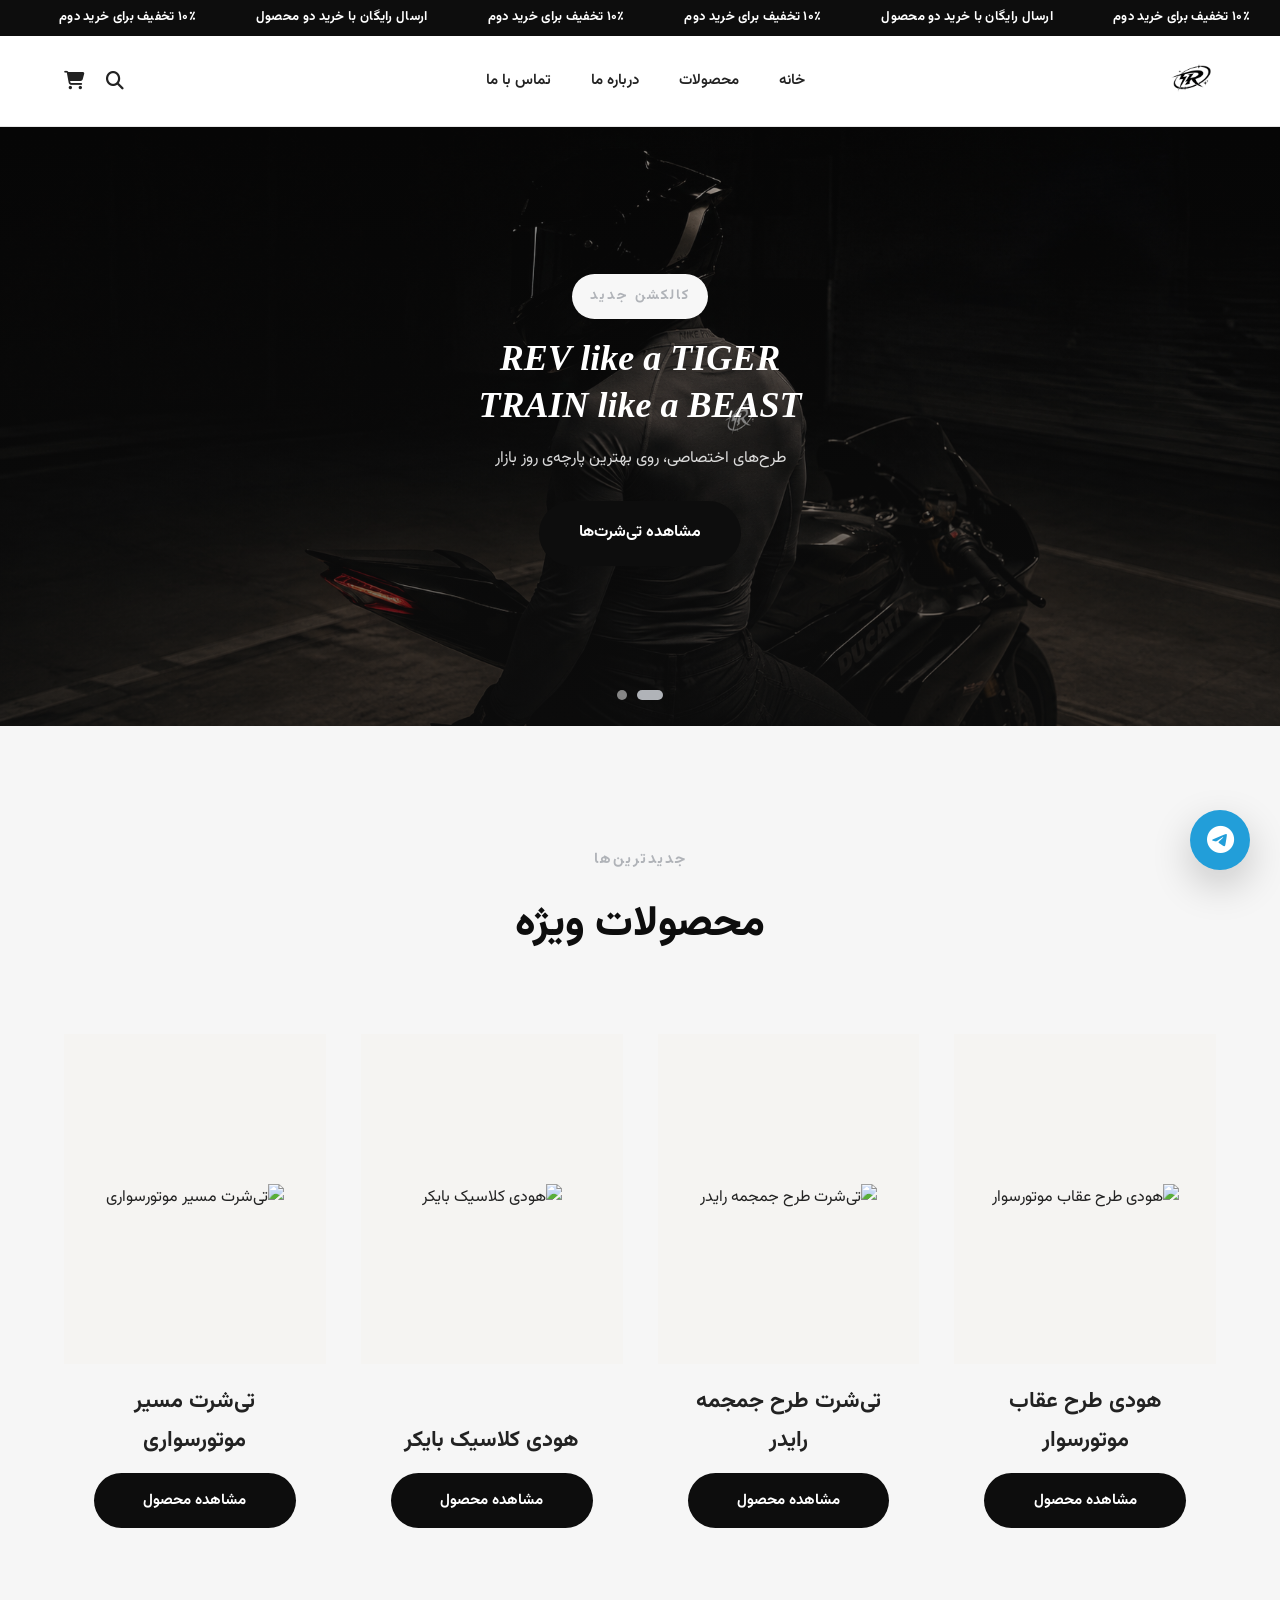
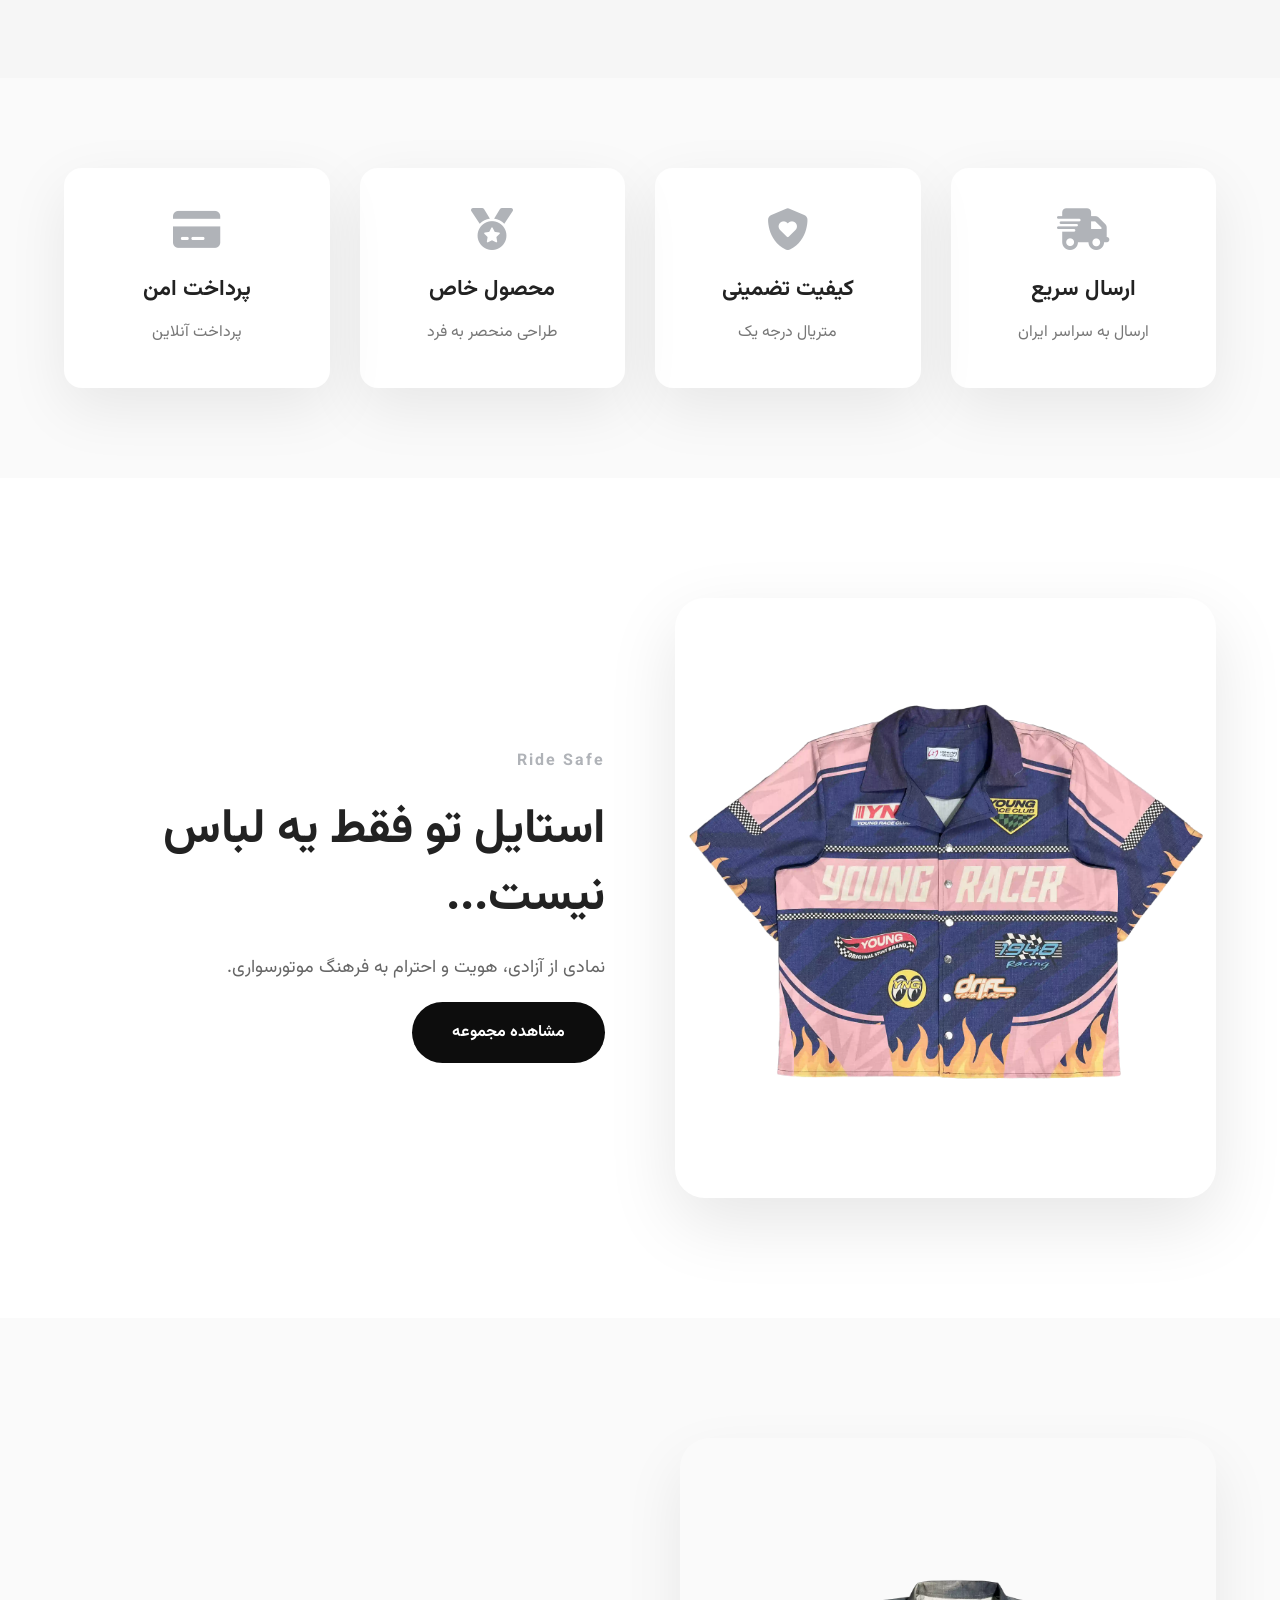
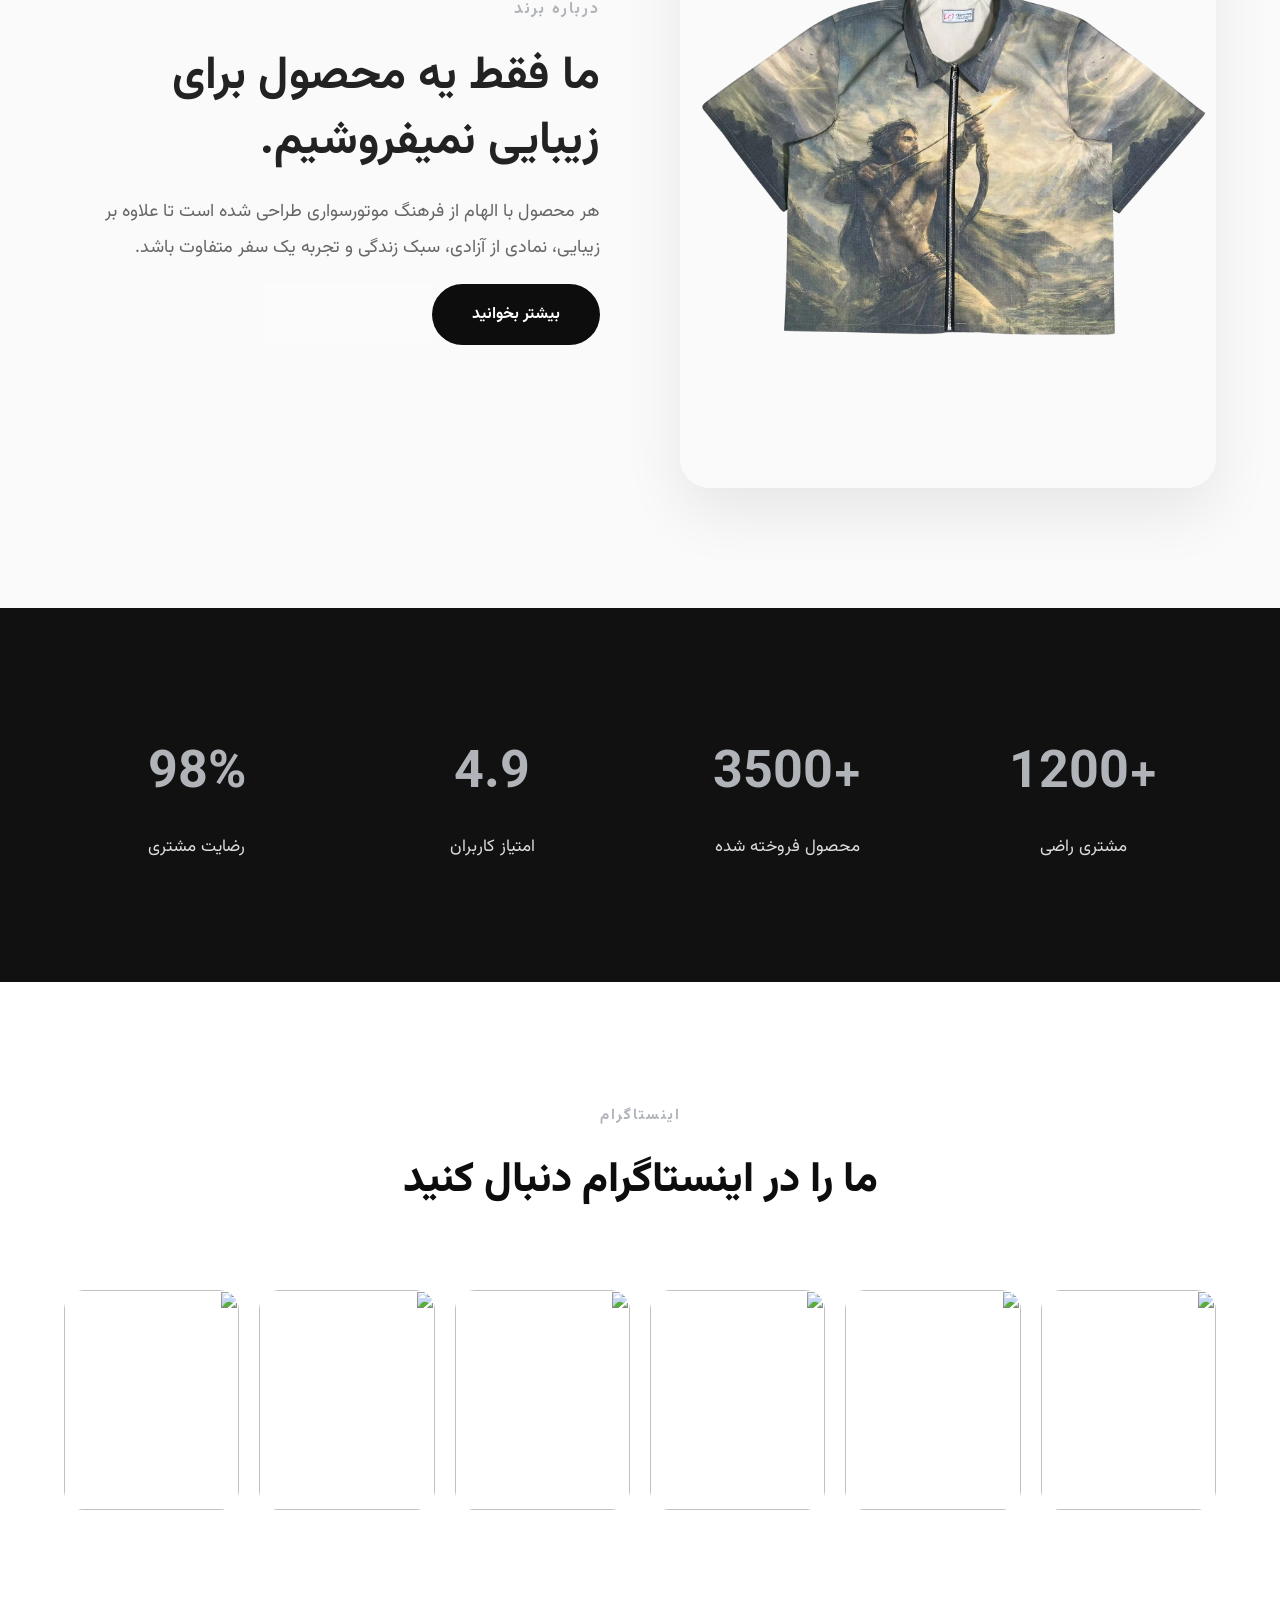
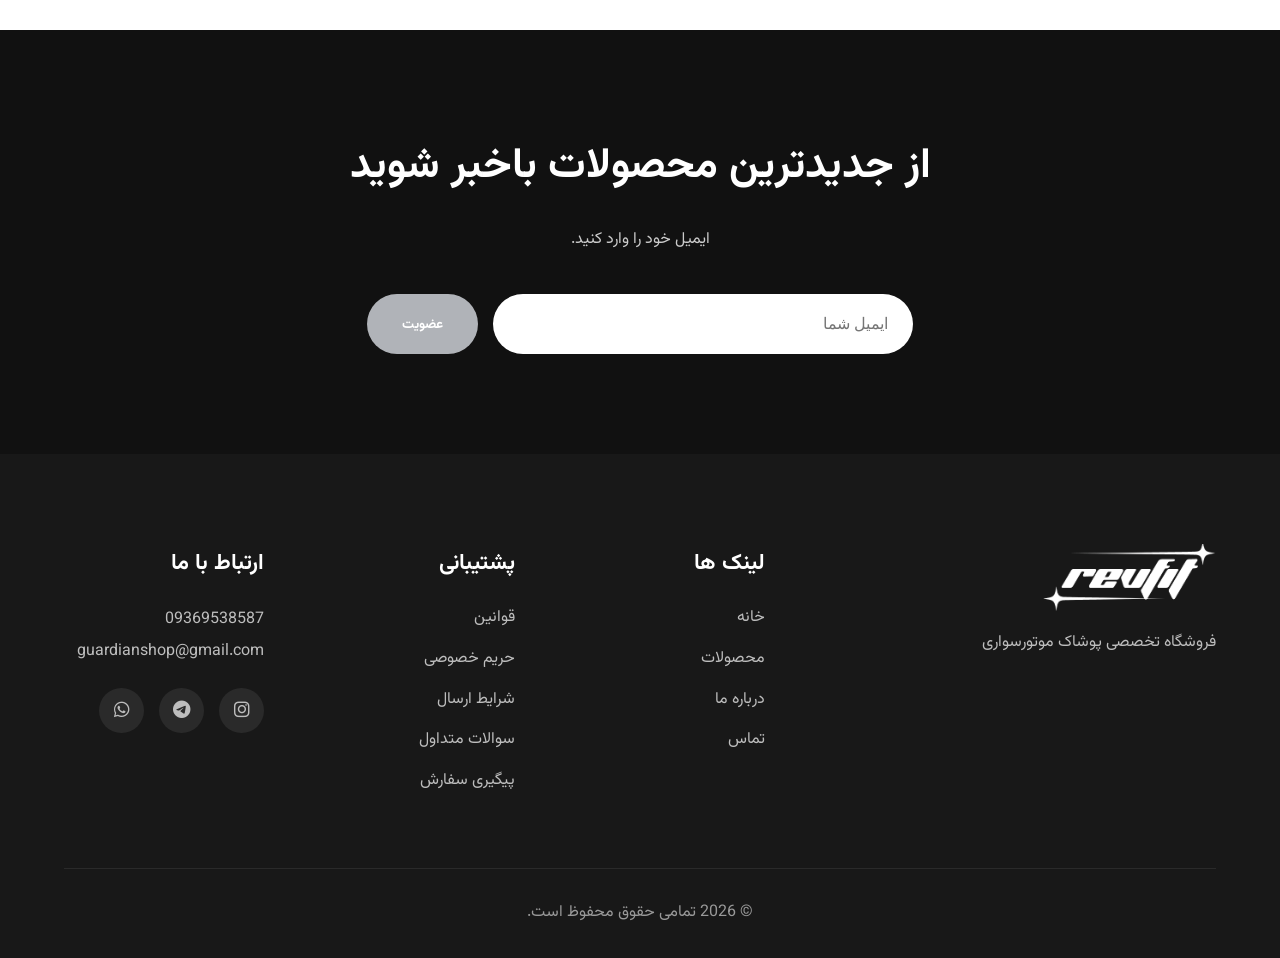
==== html/index.html @ 404ba30d "first commit" ====
<!DOCTYPE html>
<html lang="fa" dir="rtl">

<head>

    <meta charset="UTF-8">

    <meta http-equiv="X-UA-Compatible" content="IE=edge">

    <meta name="viewport" content="width=device-width, initial-scale=1.0">

    <title>RevFit</title>

    <link rel="icon" type="image/png" href="../images//logo1_transparent.png">


    <link rel="stylesheet" href="../css/style.css">

    <link
        href="https://fonts.googleapis.com/css2?family=Vazirmatn:wght@300;400;500;600;700;800&display=swap"
        rel="stylesheet">

    <link
        rel="stylesheet"
        href="https://cdnjs.cloudflare.com/ajax/libs/font-awesome/6.7.2/css/all.min.css">

</head>

<body>

<!--=========================================
                PAGE LOADER
==========================================-->

<div class="page-loader" id="pageLoader">

    <div class="loader-spinner"></div>

</div>

<!--=========================================
                MARQUEE BANNER
==========================================-->

<div class="marquee-banner">

    <div class="marquee-track">

        <div class="marquee-group">

            <span>۱۰٪ تخفیف برای خرید دوم</span>

            <span>ارسال رایگان با خرید دو محصول</span>

            <span>۱۰٪ تخفیف برای خرید دوم</span>

        </div>

        <div class="marquee-group" aria-hidden="true">

            <span>۱۰٪ تخفیف برای خرید دوم</span>

            <span>ارسال رایگان با خرید دو محصول</span>

            <span>۱۰٪ تخفیف برای خرید دوم</span>

        </div>

    </div>

</div>


<!--=========================================
                HEADER
==========================================-->

<header class="with-marquee">

<div class="container">

<nav>

<div class="logo">

<!--
Logo

Preferred : SVG

Size :
300 × 80

Path :

images/logo.svg
-->

<a href="index.html"><img src="../images//logo1_transparent.png" alt="Logo"></a>

</div>

<ul class="nav-links">

<li class="mobile-menu-header">

<button class="mobile-menu-close" id="mobileMenuClose"><i class="fa-solid fa-xmark"></i></button>

</li>

<li class="mobile-menu-search-row" id="mobileMenuSearchTrigger">

<i class="fa-solid fa-magnifying-glass"></i> جستجوی محصول...

</li>

<li><a href="index.html">خانه</a></li>

<li><a href="products.html">محصولات</a></li>


<li><a href="about.html">درباره ما</a></li>

<li><a href="contact.html">تماس با ما</a></li>


<li class="mobile-menu-link"><a href="cart.html"><i class="fa-solid fa-cart-shopping"></i> سبد خرید <span class="cart-count mobile-cart-count">0</span></a></li>

</ul>

<div class="nav-icons">

<a href="#" class="search-trigger" id="searchTrigger"><i class="fa-solid fa-magnifying-glass"></i></a>


<a href="cart.html" class="cart-icon-link"><i class="fa-solid fa-cart-shopping"></i><span class="cart-count" id="cartCount">0</span></a>

</div>

<div class="menu-btn">

<i class="fa-solid fa-bars"></i>

</div>

</nav>

</div>

</header>

<!--=========================================
                HERO SLIDER
==========================================-->

<section class="hero-slider">

    <div class="slider-slide active" style="background-image:url('../images//slider2\ \(2\).png');">

        <div class="slider-overlay"></div>

        <div class="slider-content">

            <span class="mini-title">کالکشن جدید</span>

            <h1 class="slogan-en">REV like a TIGER <br>TRAIN like a BEAST</h1>

            <p>طرح‌های اختصاصی، روی بهترین پارچه‌ی روز بازار</p>

            <a href="products.html?search=تی‌شرت" class="btn">مشاهده تی‌شرت‌ها</a>

        </div>

    </div>

    <div class="slider-slide" style="background-image:url('../images//slider2.png');">

        <div class="slider-overlay"></div>

        <div class="slider-content">

            <span class="mini-title">کالکشن جدید</span>

            <h1>تانک‌تاپ‌های موتورسواری</h1>

            <p>سبک، خنک، مناسب روزهای گرم جاده</p>

            <a href="products.html?search=تانک‌تاپ" class="btn">مشاهده تانک‌تاپ‌ها</a>

        </div>

    </div>

    <div class="slider-dots">

        <button class="slider-dot active" data-slide="0" aria-label="اسلاید ۱"></button>

        <button class="slider-dot" data-slide="1" aria-label="اسلاید ۲"></button>

    </div>

</section>

<!--=========================================
        FEATURED PRODUCTS (داینامیک)
==========================================-->

<section class="products">

    <div class="container">

        <div class="section-title">

            <span>جدیدترین‌ها</span>

            <h2>محصولات ویژه</h2>

        </div>

        <div class="products-grid" id="featuredProductsGrid">

            <!-- Injected dynamically by home.js: 4 تای آخرین محصول اضافه‌شده -->

        </div>

    </div>

</section>

<!--=========================================
            FEATURES
==========================================-->

<section class="features">

<div class="container">

<div class="feature">

<i class="fa-solid fa-truck-fast"></i>

<h3>

ارسال سریع

</h3>

<p>

ارسال به سراسر ایران

</p>

</div>

<div class="feature">

<i class="fa-solid fa-shield-heart"></i>

<h3>

کیفیت تضمینی

</h3>

<p>

متریال درجه یک

</p>

</div>

<div class="feature">

<i class="fa-solid fa-medal"></i>

<h3>

محصول خاص

</h3>

<p>

طراحی منحصر به فرد

</p>

</div>

<div class="feature">

<i class="fa-solid fa-credit-card"></i>

<h3>

پرداخت امن

</h3>

<p>

پرداخت آنلاین

</p>

</div>

</div>

</section>

<!--
قسمت دوم از اینجا شروع خواهد شد
-->


<!--=========================================
            BANNER
==========================================-->

<section class="banner">

    <div class="container">

        <div class="banner-content">

            <div class="banner-image">

                <!--

                Banner

                Size :

                1920 × 800 px

                Path :

                images/banner.jpg

                -->

                <img src="../images//3.webp" alt="">

            </div>

            <div class="banner-text">

                <span>

                    Ride Safe

                </span>

                <h2>

                    استایل تو فقط یه لباس نیست...

                </h2>

                <p>

                    نمادی از آزادی، هویت و احترام به فرهنگ موتورسواری.

                </p>

                <a href="products.html" class="btn">

                    مشاهده مجموعه

                </a>

            </div>

        </div>

    </div>

</section>
<!--=========================================
                ABOUT
==========================================-->

<section class="about">

    <div class="container">

        <div class="about-image">

            <!--

            About Image

            Size :

            700 × 700 px

            Path :

            images/about.jpg

            -->

            <img src="../images//2.webp" alt="">

        </div>

        <div class="about-content">

            <span>

                درباره برند

            </span>

            <h2>

                ما فقط یه محصول برای زیبایی نمیفروشیم.

            </h2>

            <p>

                هر محصول با الهام از فرهنگ موتورسواری طراحی شده است تا علاوه بر زیبایی،
                نمادی از آزادی، سبک زندگی و تجربه یک سفر متفاوت باشد.

            </p>

            <a href="about.html" class="btn">

                بیشتر بخوانید

            </a>

        </div>

    </div>

</section>


<!--=========================================
                COUNTER
==========================================-->

<section class="counter">

<div class="container">

<div class="counter-box">

<h2>+1200</h2>

<p>

مشتری راضی

</p>

</div>

<div class="counter-box">

<h2>+3500</h2>

<p>

محصول فروخته شده

</p>

</div>

<div class="counter-box">

<h2>4.9</h2>

<p>

امتیاز کاربران

</p>

</div>

<div class="counter-box">

<h2>98%</h2>

<p>

رضایت مشتری

</p>

</div>

</div>

</section>

<!--=========================================
            INSTAGRAM
==========================================-->

<section class="instagram">

    <div class="container">

        <div class="section-title">

            <span>اینستاگرام</span>

            <h2>ما را در اینستاگرام دنبال کنید</h2>

        </div>

        <div class="instagram-grid">

            <!--
            Instagram Image
            Size :
            500 × 500 px

            Path :
            images/instagram1.jpg
            -->

            <img src="../images//instagram1.jpg" alt="">

            <!--
            Path :
            images/instagram2.jpg
            -->

            <img src="../images//instagram2.jpg" alt="">

            <!--
            Path :
            images/instagram3.jpg
            -->

            <img src="../images//instagram3.jpg" alt="">

            <!--
            Path :
            images/instagram4.jpg
            -->

            <img src="../images//instagram4.jpg" alt="">

            <!--
            Path :
            images/instagram5.jpg
            -->

            <img src="../images//instagram5.jpg" alt="">

            <!--
            Path :
            images/instagram6.jpg
            -->

            <img src="../images//instagram6.jpg" alt="">

        </div>

    </div>

</section>



<!--=========================================
            NEWSLETTER
==========================================-->

<section class="newsletter">

    <div class="container">

        <h2>

            از جدیدترین محصولات باخبر شوید

        </h2>

        <p>

            ایمیل خود را وارد کنید.

        </p>

        <form id="newsletterForm">

            <input type="email" placeholder="ایمیل شما" required>

            <button type="submit">

                عضویت

            </button>

        </form>

    </div>

</section>



<!--=========================================
                FOOTER
==========================================-->

<footer>

<div class="container">

<div class="footer-grid">

<div>

<!--
Footer Logo

Size :

300 × 80

Path :

images/logo-white.svg

-->

<img src="../images//logo2_transparent.png" alt="RevFit" class="footer-logo">

<p>

فروشگاه تخصصی پوشاک موتورسواری

</p>

</div>

<div>

<h3>

لینک ها

</h3>

<ul>

<li><a href="index.html">خانه</a></li>

<li><a href="products.html">محصولات</a></li>

<li><a href="about.html">درباره ما</a></li>

<li><a href="contact.html">تماس</a></li>

</ul>

</div>

<div>

<h3>

پشتیبانی

</h3>

<ul>

<li><a href="terms.html">قوانین</a></li>

<li><a href="privacy.html">حریم خصوصی</a></li>

<li><a href="shipping.html">شرایط ارسال</a></li>

<li><a href="faq.html">سوالات متداول</a></li>

<li><a href="track-order.html">پیگیری سفارش</a></li>

</ul>

</div>

<div>

<h3>

ارتباط با ما

</h3>

<p>

09369538587

</p>

<p>

guardianshop@gmail.com

</p>

<div class="socials">

<a href="#"><i class="fab fa-instagram"></i></a>

<a href="#"><i class="fab fa-telegram"></i></a>

<a href="#"><i class="fab fa-whatsapp"></i></a>

</div>

</div>

</div>

<div class="copyright">

© 2026 تمامی حقوق محفوظ است.

</div>

</div>

</footer>



<!--=========================================
        BACK TO TOP
==========================================-->

<button id="topBtn">

<i class="fa-solid fa-arrow-up"></i>

</button>



<!--=========================================
        TELEGRAM BUTTON
==========================================-->

<a href="https://t.me/revfit" target="_blank" class="telegram-float">

<i class="fab fa-telegram"></i>

</a>



<!--=========================================
        SCROLL BAR
==========================================-->

<div id="progress-bar"></div>

<!--=========================================
        SEARCH OVERLAY
==========================================-->

<div class="search-overlay" id="searchOverlay">

    <div class="search-box">

        <button class="search-close" id="searchClose">

            <i class="fa-solid fa-xmark"></i>

        </button>

        <div class="search-input-wrap">

            <i class="fa-solid fa-magnifying-glass"></i>

            <input type="text" id="globalSearchInput" placeholder="جستجوی محصول..." autocomplete="off">

        </div>

        <div class="search-results" id="searchResults"></div>

    </div>

</div>




<script src="../js/shop-data.js"></script>

<script src="../js/common.js"></script>

<script src="../js/home.js"></script>

</body>

</html>
---- css/style.css ----
/*==================================================
                GOOGLE FONT
==================================================*/

@import url('https://fonts.googleapis.com/css2?family=Vazirmatn:wght@300;400;500;600;700;800&display=swap');


/*==================================================
                RESET
==================================================*/

*{
margin:0;
padding:0;
box-sizing:border-box;
}

html{

scroll-behavior:smooth;

}

body{

font-family:'Vazirmatn',sans-serif;

background:#ffffff;

color:#222;

overflow-x:hidden;

line-height:1.8;

}

a{

text-decoration:none;

color:inherit;

}

img{

display:block;

max-width:100%;

}

ul{

list-style:none;

}

button{

font-family:inherit;

cursor:pointer;

border:none;

outline:none;

}


/*==================================================
                VARIABLES
==================================================*/

:root{

--primary:#0d0d0d;

--secondary:#666666;

--light:#ffffff;

--gray:#f6f6f6;

--border:#e8e8e8;

--gold:#b0b3b8;

--shadow:0 20px 60px rgba(0,0,0,.08);

--radius:18px;

--transition:.35s;

}


/*==================================================
                CONTAINER
==================================================*/

.container{

width:90%;

max-width:1320px;

margin:auto;

}


/*==================================================
                HEADER
==================================================*/

header{

position:fixed;

top:0;

right:0;

left:0;

background:rgba(255,255,255,.92);

backdrop-filter:blur(15px);

z-index:999;

border-bottom:1px solid rgba(0,0,0,.05);

}


/*==================================================
                NAVBAR
==================================================*/

nav{

display:flex;

align-items:center;

justify-content:space-between;

height:90px;

}

.logo img{

height:42px;

}

.nav-links{

display:flex;

gap:40px;

}

.mobile-menu-link{

display:none;

}

.mobile-menu-header,
.mobile-menu-search-row{

display:none;

}

.mobile-menu-link a{

display:flex;

align-items:center;

gap:10px;

}

.mobile-cart-count{

position:static;

display:none;

min-width:18px;

height:18px;

padding:0 4px;

border-radius:50%;

background:var(--gold);

color:#fff;

font-size:10px;

font-weight:800;

align-items:center;

justify-content:center;

line-height:1;

}

.nav-links a{

font-size:15px;

font-weight:600;

transition:.3s;

position:relative;

}

.nav-links a::after{

content:"";

position:absolute;

right:0;

bottom:-8px;

width:0;

height:2px;

background:var(--gold);

transition:.3s;

}

.nav-links a:hover::after{

width:100%;

}

.nav-icons{

display:flex;

gap:22px;

font-size:18px;

}

.nav-icons a{

position:relative;

display:inline-flex;

}

.nav-icons i{

transition:.3s;

cursor:pointer;

}

.nav-icons i:hover{

color:var(--gold);

transform:translateY(-3px);

}

.cart-count{

position:absolute;

top:-9px;

left:-11px;

min-width:18px;

height:18px;

padding:0 4px;

border-radius:50%;

background:var(--gold);

color:#fff;

font-size:10px;

font-weight:800;

display:none;

align-items:center;

justify-content:center;

line-height:1;

}

.menu-btn{

display:none;

font-size:28px;

cursor:pointer;

}


/*==================================================
                HERO
==================================================*/

.hero{

padding-top:160px;

padding-bottom:120px;

background:#fff;

}

.hero-content{

display:flex;

align-items:center;

justify-content:space-between;

gap:80px;

}

.hero-text{

flex:1;

}

.hero-image{

flex:1;

display:flex;

justify-content:center;

}

.hero-image img{

width:520px;

filter:drop-shadow(0 35px 40px rgba(0,0,0,.15));

transition:.5s;

}

.hero-image img:hover{

transform:translateY(-15px);

}

.mini-title{

display:inline-block;

padding:10px 18px;

background:#f7f7f7;

border-radius:30px;

margin-bottom:25px;

font-size:14px;

color:var(--gold);

font-weight:700;

}

.hero-text h1{

font-size:58px;

font-weight:800;

line-height:1.3;

margin-bottom:25px;

}

.hero-text p{

color:#666;

font-size:18px;

max-width:520px;

margin-bottom:40px;

}

.hero-buttons{

display:flex;

gap:18px;

}

.btn{

background:var(--primary);

color:#fff;

padding:18px 40px;

border-radius:50px;

transition:.3s;

font-weight:700;

}

.btn:hover{

background:var(--gold);

transform:translateY(-4px);

}

.btn-outline{

padding:18px 40px;

border:2px solid #ddd;

border-radius:50px;

transition:.3s;

font-weight:700;

}

.btn-outline:hover{

border-color:var(--gold);

color:var(--gold);

}


/*==================================================
                FEATURES
==================================================*/

.features{

padding:90px 0;

background:#fafafa;

}

.features .container{

display:grid;

grid-template-columns:repeat(4,1fr);

gap:30px;

}

.feature{

background:#fff;

padding:40px;

border-radius:18px;

text-align:center;

box-shadow:var(--shadow);

transition:.4s;

}

.feature:hover{

transform:translateY(-12px);

}

.feature i{

font-size:42px;

color:var(--gold);

margin-bottom:20px;

}

.feature h3{

margin-bottom:10px;

font-size:22px;

}

.feature p{

color:#777;

}
/*==================================================
                SECTION TITLE
==================================================*/

.section-title{

text-align:center;

margin-bottom:70px;

}

.section-title span{

display:inline-block;

color:var(--gold);

font-size:15px;

font-weight:700;

margin-bottom:15px;

letter-spacing:2px;

text-transform:uppercase;

}

.section-title h2{

font-size:42px;

font-weight:800;

color:var(--primary);

}



/*==================================================
                CATEGORIES
==================================================*/

.categories{

padding:120px 0;

background:#fff;

}

.categories-grid{

display:grid;

grid-template-columns:repeat(4,1fr);

gap:30px;

}

.category-card{

background:#fff;

border-radius:25px;

overflow:hidden;

box-shadow:0 15px 40px rgba(0,0,0,.06);

transition:.45s;

cursor:pointer;

}

.category-card:hover{

transform:translateY(-12px);

box-shadow:0 25px 60px rgba(0,0,0,.12);

}

.category-card img{

width:100%;

height:320px;

object-fit:cover;

transition:.5s;

}

.category-card:hover img{

transform:scale(1.08);

}

.category-card h3{

padding:25px;

text-align:center;

font-size:22px;

font-weight:700;

}



/*==================================================
                PRODUCTS
==================================================*/

.products{

padding:120px 0;

background:var(--gray);

}

.products-grid{

display:grid;

grid-template-columns:repeat(4,1fr);

gap:35px;

}

.product-card{

background:#fff;

border-radius:25px;

overflow:hidden;

transition:.45s;

box-shadow:0 20px 50px rgba(0,0,0,.05);

position:relative;

}

.product-card:hover{

transform:translateY(-15px);

box-shadow:0 30px 70px rgba(0,0,0,.12);

}

.product-image{

position:relative;

height:330px;

display:flex;

align-items:center;

justify-content:center;

padding:40px;

background:#fafafa;

overflow:hidden;

}

.product-image img{

width:100%;

max-width:240px;

transition:.5s;

}

.product-card:hover img{

transform:scale(1.12) rotate(-5deg);

}

.product-info{

display:block;

padding:30px;

text-align:center;

color:inherit;

text-decoration:none;

}

.product-info h3{

font-size:22px;

margin-bottom:12px;

font-weight:700;

}

.price{

display:block;

font-size:22px;

font-weight:800;

color:var(--primary);

margin-bottom:25px;

}

.product-info button{

width:100%;

height:55px;

border-radius:50px;

background:var(--primary);

color:#fff;

font-size:15px;

font-weight:700;

transition:.35s;

}

.product-info button:hover{

background:var(--gold);

}



/*==================================================
                BANNER
==================================================*/

.banner{

padding:120px 0;

background:#fff;

}

.banner-content{

display:grid;

grid-template-columns:1fr 1fr;

align-items:center;

gap:70px;

}

.banner-image{

overflow:hidden;

border-radius:30px;

box-shadow:0 25px 70px rgba(0,0,0,.10);

}

.banner-image img{

width:100%;

height:600px;

object-fit:cover;

transition:.6s;

}

.banner-image:hover img{

transform:scale(1.05);

}

.banner-text span{

color:var(--gold);

font-weight:700;

letter-spacing:2px;

}

.banner-text h2{

font-size:48px;

margin:20px 0;

line-height:1.4;

}

.banner-text p{

font-size:18px;

color:#666;

margin-bottom:35px;

max-width:500px;

}



/*==================================================
                BUTTON EFFECT
==================================================*/

.btn{

position:relative;

overflow:hidden;

}

.btn::before{

content:"";

position:absolute;

top:0;

left:-100%;

width:100%;

height:100%;

background:rgba(255,255,255,.18);

transition:.5s;

}

.btn:hover::before{

left:100%;

}
/*==================================================
                    ABOUT
==================================================*/

.about{

padding:120px 0;

background:#fafafa;

}

.about .container{

display:grid;

grid-template-columns:1fr 1fr;

gap:80px;

align-items:center;

}

.about-image{

overflow:hidden;

border-radius:30px;

box-shadow:0 25px 60px rgba(0,0,0,.08);

}

.about-image img{

width:100%;

height:650px;

object-fit:cover;

transition:.6s;

}

.about-image:hover img{

transform:scale(1.05);

}

.about-content span{

color:var(--gold);

font-weight:700;

letter-spacing:2px;

}

.about-content h2{

font-size:46px;

margin:20px 0;

line-height:1.4;

}

.about-content p{

color:#666;

font-size:18px;

line-height:2;

margin-bottom:35px;

}



/*==================================================
                    COUNTER
==================================================*/

.counter{

padding:90px 0;

background:#111;

color:#fff;

}

.counter .container{

display:grid;

grid-template-columns:repeat(4,1fr);

gap:30px;

text-align:center;

}

.counter-box{

padding:30px;

}

.counter-box h2{

font-size:52px;

color:var(--gold);

margin-bottom:10px;

}

.counter-box p{

font-size:17px;

color:#ddd;

}



/*==================================================
                    WHY US
==================================================*/

.why-us{

padding:120px 0;

background:#fff;

}

.why-grid{

display:grid;

grid-template-columns:repeat(4,1fr);

gap:30px;

}

.why-card{

background:#fff;

padding:45px 35px;

text-align:center;

border-radius:22px;

box-shadow:0 15px 40px rgba(0,0,0,.06);

transition:.4s;

}

.why-card:hover{

transform:translateY(-12px);

}

.why-card i{

font-size:50px;

margin-bottom:25px;

color:var(--gold);

}

.why-card h3{

margin-bottom:15px;

font-size:24px;

}

.why-card p{

color:#777;

}



/*==================================================
                TESTIMONIALS
==================================================*/

.testimonials{

padding:120px 0;

background:#f8f8f8;

}

.testimonial-grid{

display:grid;

grid-template-columns:repeat(3,1fr);

gap:30px;

}

.testimonial-card{

background:#fff;

padding:45px;

border-radius:25px;

box-shadow:0 20px 50px rgba(0,0,0,.05);

transition:.4s;

}

.testimonial-card:hover{

transform:translateY(-10px);

}

.stars{

font-size:22px;

color:#ffc107;

margin-bottom:20px;

}

.testimonial-card p{

line-height:2;

color:#666;

margin-bottom:25px;

}

.testimonial-card h4{

font-size:18px;

font-weight:700;

}



/*==================================================
                CARD HOVER
==================================================*/

.category-card,
.product-card,
.why-card,
.testimonial-card{

transition:all .35s ease;

}

.category-card:hover,
.product-card:hover,
.why-card:hover,
.testimonial-card:hover{

box-shadow:0 35px 80px rgba(0,0,0,.12);

}



/*==================================================
                IMAGE RADIUS
==================================================*/

img{

border-radius:inherit;

}



/*==================================================
                SECTIONS
==================================================*/

section{

position:relative;

overflow:hidden;

}
/*==================================================
                INSTAGRAM
==================================================*/

.instagram{

padding:120px 0;

background:#fff;

}

.instagram-grid{

display:grid;

grid-template-columns:repeat(6,1fr);

gap:20px;

}

.instagram-grid img{

width:100%;

height:220px;

object-fit:cover;

border-radius:20px;

transition:.45s;

cursor:pointer;

}

.instagram-grid img:hover{

transform:translateY(-8px) scale(1.05);

box-shadow:0 25px 50px rgba(0,0,0,.15);

}



/*==================================================
                NEWSLETTER
==================================================*/

.newsletter{

padding:100px 0;

background:#111;

text-align:center;

color:#fff;

}

.newsletter h2{

font-size:42px;

margin-bottom:20px;

}

.newsletter p{

color:#ccc;

margin-bottom:40px;

}

.newsletter form{

display:flex;

justify-content:center;

gap:15px;

flex-wrap:wrap;

}

.newsletter input{

width:420px;

height:60px;

border:none;

outline:none;

border-radius:50px;

padding:0 25px;

font-size:16px;

}

.newsletter button{

height:60px;

padding:0 35px;

border-radius:50px;

background:var(--gold);

color:#fff;

font-weight:700;

transition:.35s;

}

.newsletter button:hover{

transform:translateY(-4px);

}



/*==================================================
                    FOOTER
==================================================*/

footer{

background:#181818;

color:#fff;

padding:90px 0 30px;

}

.footer-grid{

display:grid;

grid-template-columns:2fr 1fr 1fr 1fr;

gap:50px;

}

.footer-grid h3{

margin-bottom:20px;

font-size:22px;

}

.footer-grid p{

color:#bdbdbd;

line-height:2;

}

.footer-grid ul li{

margin-bottom:12px;

}

.footer-grid a{

color:#bdbdbd;

transition:.3s;

}

.footer-grid a:hover{

color:#fff;

padding-right:8px;

}

.socials{

display:flex;

gap:15px;

margin-top:20px;

}

.socials a{

width:45px;

height:45px;

display:flex;

align-items:center;

justify-content:center;

border-radius:50%;

background:#2a2a2a;

font-size:18px;

transition:.35s;

}

.socials a:hover{

background:var(--gold);

transform:translateY(-5px);

}

.copyright{

margin-top:60px;

padding-top:30px;

border-top:1px solid rgba(255,255,255,.08);

text-align:center;

color:#999;

}



/*==================================================
                TOP BUTTON
==================================================*/

#topBtn{

position:fixed;

left:30px;

bottom:30px;

width:55px;

height:55px;

border-radius:50%;

background:var(--gold);

color:#fff;

font-size:20px;

display:flex;

align-items:center;

justify-content:center;

box-shadow:0 15px 35px rgba(0,0,0,.2);

opacity:0;

visibility:hidden;

transition:.35s;

z-index:999;

}

#topBtn.show{

opacity:1;

visibility:visible;

}



/*==================================================
                WHATSAPP
==================================================*/

.telegram-float{

position:fixed;

right:30px;

bottom:30px;

width:60px;

height:60px;

border-radius:50%;

background:#229ED9;

display:flex;

align-items:center;

justify-content:center;

font-size:28px;

color:#fff;

box-shadow:0 15px 40px rgba(0,0,0,.2);

transition:.35s;

z-index:999;

}

.telegram-float:hover{

transform:scale(1.1);

}



/*==================================================
                PROGRESS BAR
==================================================*/

#progress-bar{

position:fixed;

top:0;

left:0;

height:4px;

width:0;

background:var(--gold);

z-index:99999;

}



/*==================================================
                RESPONSIVE
==================================================*/

/*=========================================
        RESPONSIVE
=========================================*/

/* لپتاپ */

@media (max-width:1200px){

.container{

width:95%;

}

.hero-text h1{

font-size:48px;

}

.products-grid{

grid-template-columns:repeat(3,1fr);

}

.categories-grid{

grid-template-columns:repeat(2,1fr);

}

.why-grid{

grid-template-columns:repeat(2,1fr);

}

.instagram-grid{

grid-template-columns:repeat(3,1fr);

}

.footer-grid{

grid-template-columns:repeat(2,1fr);

}

}


/* تبلت */

@media (max-width:992px){

.hero-content{

flex-direction:column-reverse;

text-align:center;

}

.hero-text p{

margin:auto;

margin-bottom:35px;

}

.hero-buttons{

justify-content:center;

}

.hero-image img{

width:420px;

}

.about .container{

grid-template-columns:1fr;

}

.about-content{

text-align:center;

}

.banner-content{

grid-template-columns:1fr;

}

.banner-text{

text-align:center;

}

.products-grid{

grid-template-columns:repeat(2,1fr);

}

.counter .container{

grid-template-columns:repeat(2,1fr);

}

.testimonial-grid{

grid-template-columns:1fr;

}

}


/* موبایل */

@media (max-width:768px){

nav{

height:75px;

}

.menu-btn{

display:block;

font-size:28px;

z-index:1001;

}

.nav-links{

position:fixed;

top:0;

right:-100%;

width:100%;

height:100vh;

height:100dvh;

background:#fff;

display:flex;

flex-direction:column;

padding:0;

gap:0;

transition:.4s;

z-index:1002;

overflow-y:auto;

}

.nav-links.active{

right:0;

}

.mobile-menu-header{

display:flex;

justify-content:flex-end;

padding:20px 24px;

border-bottom:1px solid var(--border);

}

.mobile-menu-close{

width:42px;

height:42px;

border-radius:50%;

border:none;

background:var(--gray);

font-size:17px;

color:var(--primary);

cursor:pointer;

transition:var(--transition);

}

.mobile-menu-close:hover{

background:var(--gold);

color:#fff;

}

.mobile-menu-search-row{

display:flex;

align-items:center;

gap:12px;

margin:20px 24px 10px;

padding:15px 20px;

background:var(--gray);

border-radius:50px;

color:var(--secondary);

font-size:14px;

cursor:pointer;

}

.nav-links li:not(.mobile-menu-header):not(.mobile-menu-search-row){

border-bottom:1px solid var(--border);

}

.nav-links li a{

display:flex;

align-items:center;

gap:12px;

padding:20px 24px;

font-size:16px;

}

.nav-links li a::after{

display:none;

}

.mobile-menu-link{

display:block;

}

.nav-icons .search-trigger{

display:none;

}

.logo{

order:2;

margin:0 auto;

}

.menu-btn{

order:1;

}

.nav-icons{

order:3;

gap:16px;

font-size:16px;

}

.hero{

padding-top:120px;

padding-bottom:80px;

}

.hero-text h1{

font-size:34px;

}

.hero-text p{

font-size:16px;

}

.hero-image img{

width:300px;

}

.hero-buttons{

flex-direction:column;

}

.btn,

.btn-outline{

width:100%;

text-align:center;

}

.section-title h2{

font-size:30px;

}

.products-grid{

grid-template-columns:1fr;

}

.categories-grid{

grid-template-columns:1fr;

}

.why-grid{

grid-template-columns:1fr;

}

.instagram-grid{

grid-template-columns:repeat(2,1fr);

gap:10px;

}

.instagram-grid img{

height:170px;

}

.footer-grid{

grid-template-columns:1fr;

text-align:center;

}

.socials{

justify-content:center;

}

.counter .container{

grid-template-columns:1fr;

}

.newsletter form{

flex-direction:column;

}

.newsletter input{

width:100%;

}

.newsletter button{

width:100%;

}

.banner-image img{

height:320px;

}

.about-image img{

height:350px;

}

}


/* موبایل کوچک */

@media (max-width:480px){

.logo img{

height:32px;

}

.nav-icons{

gap:10px;

font-size:15px;

}

.hero-text h1{

font-size:28px;

line-height:1.5;

}

.section-title h2{

font-size:24px;

}

.feature{

padding:25px;

}

.product-card{

border-radius:18px;

}

.product-image{

height:260px;

}

.product-image img{

max-width:170px;

}

.telegram-float{

display:none;

}

#topBtn{

width:50px;

height:50px;

left:15px;

bottom:15px;

}

}

/*==================================================
        GLOBAL SEARCH OVERLAY
==================================================*/

.search-overlay{

position:fixed;

inset:0;

background:rgba(17,17,17,.7);

display:flex;

align-items:flex-start;

justify-content:center;

padding:100px 20px;

z-index:999999;

opacity:0;

visibility:hidden;

transition:.3s;

}

.search-overlay.show{

opacity:1;

visibility:visible;

}

.search-box{

background:#fff;

border-radius:20px;

width:100%;

max-width:650px;

padding:30px;

position:relative;

transform:translateY(-20px);

transition:.3s;

max-height:75vh;

display:flex;

flex-direction:column;

}

.search-overlay.show .search-box{

transform:translateY(0);

}

.search-close{

position:absolute;

top:20px;

left:20px;

width:38px;

height:38px;

border-radius:50%;

background:var(--gray);

border:none;

display:flex;

align-items:center;

justify-content:center;

font-size:15px;

color:var(--primary);

cursor:pointer;

transition:var(--transition);

}

.search-close:hover{

background:var(--gold);

color:#fff;

}

.search-input-wrap{

display:flex;

align-items:center;

gap:14px;

border:2px solid var(--border);

border-radius:50px;

padding:16px 22px;

margin-bottom:20px;

}

.search-input-wrap i{

color:var(--secondary);

font-size:16px;

}

.search-input-wrap input{

border:none;

outline:none;

font-family:inherit;

font-size:15px;

width:100%;

color:var(--primary);

background:transparent;

}

.search-results{

overflow-y:auto;

display:flex;

flex-direction:column;

gap:10px;

}

.search-result-item{

display:flex;

align-items:center;

gap:16px;

padding:12px;

border-radius:14px;

transition:var(--transition);

}

.search-result-item:hover{

background:var(--gray);

}

.search-result-item img{

width:56px;

height:56px;

object-fit:contain;

background:#fafafa;

border-radius:10px;

padding:6px;

}

.search-result-item h4{

font-size:14px;

font-weight:700;

color:var(--primary);

margin-bottom:6px;

}

.search-result-item span{

font-size:13px;

color:var(--gold);

font-weight:700;

}

.search-empty{

text-align:center;

color:var(--secondary);

padding:20px 0;

font-size:14px;

}

@media (max-width:576px){

.search-overlay{

padding:60px 16px;

}

.search-box{

padding:22px;

}

}


/*==================================================
        HERO SLIDER
==================================================*/

.hero-slider{

position:relative;

margin-top:126px;

height:600px;

overflow:hidden;

}

.slider-slide{

position:absolute;

inset:0;

background-size:cover;

background-position:center;

display:flex;

align-items:center;

justify-content:center;

opacity:0;

transition:opacity 1s ease;

z-index:1;

}

.slider-slide.active{

opacity:1;

z-index:2;

}

.slider-overlay{

position:absolute;

inset:0;

background:linear-gradient(180deg, rgba(17,17,17,.35) 0%, rgba(17,17,17,.65) 100%);

}

.slider-content{

position:relative;

z-index:2;

text-align:center;

max-width:600px;

padding:0 20px;

}

.slider-content .mini-title{

display:inline-block;

color:var(--gold);

font-size:14px;

font-weight:700;

letter-spacing:2px;

text-transform:uppercase;

margin-bottom:16px;

}

.slider-content h1{

color:#fff;

font-size:42px;

font-weight:800;

margin-bottom:16px;

}

.slider-content h1.slogan-en{

direction:ltr;

font-family:Georgia, 'Times New Roman', serif;

font-style:italic;

font-weight:700;

font-size:36px;

line-height:1.3;

}

.slider-content p{

color:rgba(255,255,255,.85);

font-size:16px;

margin-bottom:28px;

}

.slider-content .btn{

display:inline-block;

}

.slider-dots{

position:absolute;

bottom:26px;

right:50%;

transform:translateX(50%);

display:flex;

gap:10px;

z-index:3;

}

.slider-dot{

width:10px;

height:10px;

border-radius:50%;

border:none;

background:rgba(255,255,255,.5);

cursor:pointer;

transition:var(--transition);

padding:0;

}

.slider-dot.active{

background:var(--gold);

width:26px;

border-radius:6px;

}


/*==================================================
        RESPONSIVE
==================================================*/

@media (max-width:768px){

.hero-slider{

height:420px;

}

.slider-content h1{

font-size:28px;

}

.slider-content h1.slogan-en{

font-size:22px;

}

.slider-content p{

font-size:14px;

}

}

@media (max-width:480px){

.hero-slider{

height:360px;

}

.slider-content h1{

font-size:24px;

}

}


/*==================================================
        FEATURED PRODUCTS - VIEW PRODUCT LINK
==================================================*/

.home-view-product{

display:flex;

align-items:center;

justify-content:center;

width:100%;

height:55px;

border-radius:50px;

background:var(--primary);

color:#fff;

font-size:15px;

font-weight:700;

transition:.35s;

}

.home-view-product:hover{

background:var(--gold);

}


/*==================================================
        OUT OF STOCK BADGE
==================================================*/

.out-of-stock-badge{

position:absolute;

top:14px;

left:14px;

background:#e0445b;

color:#fff;

font-size:11px;

font-weight:800;

padding:5px 12px;

border-radius:50px;

z-index:2;

}


/*==================================================
        FOOTER LOGO (revfit wordmark inverted to white)
==================================================*/

.footer-logo{

max-width:180px;

filter:invert(1) brightness(1.4);

margin-bottom:16px;

}


/*==================================================
        MOBILE SLIDER (فقط موبایل)

        این کلاس‌ها روی سه بخش اعمال می‌شن:
        ویژگی‌ها (.features)، محصولات ویژه
        (#featuredProductsGrid)، شمارنده‌ها (.counter)
        تا زیر ۷۶۸px به‌جای گرید، یکی‌یکی با
        فاصله‌ی ۳ ثانیه نشون داده بشن.
==================================================*/

.mobile-slider-dots{

display:none;

}

@media (max-width:768px){

.features .container,
#featuredProductsGrid,
.counter .container,
.instagram-grid{

display:block;

position:relative;

}

.features .feature,
#featuredProductsGrid .product-card,
.counter .counter-box,
.instagram-grid img{

display:none;

opacity:0;

transition:opacity .5s ease;

}

.features .feature.mobile-slide-active,
.counter .counter-box.mobile-slide-active,
.instagram-grid img.mobile-slide-active{

display:block;

opacity:1;

}

#featuredProductsGrid .product-card.mobile-slide-active{

display:block;

opacity:1;

max-width:320px;

margin:0 auto;

}

.mobile-slider-dots{

display:flex;

align-items:center;

justify-content:center;

gap:8px;

margin-top:22px;

}

.mobile-slider-dot{

width:8px;

height:8px;

border-radius:50%;

border:none;

background:var(--border);

cursor:pointer;

padding:0;

transition:var(--transition);

}

.mobile-slider-dot.active{

background:var(--gold);

width:22px;

border-radius:5px;

}

}



/*==================================================
        MARQUEE BANNER (فقط هوم‌پیج)
==================================================*/

.marquee-banner{

position:fixed;

top:0;

right:0;

left:0;

z-index:1000;

background:var(--primary);

overflow:hidden;

height:36px;

display:flex;

align-items:center;

}

.marquee-track{

display:flex;

flex-shrink:0;

width:max-content;

animation:marquee-scroll 12s linear infinite;

}

.marquee-group{

display:flex;

flex-shrink:0;

white-space:nowrap;

}

.marquee-track span{

padding:0 30px;

color:#fff;

font-size:13px;

font-weight:700;

letter-spacing:.3px;

white-space:nowrap;

}

@keyframes marquee-scroll{

from{

transform:translateX(0);

}

to{

transform:translateX(-50%);

}

}

header.with-marquee{

top:36px;

}

@media (max-width:768px){

.marquee-banner{

height:32px;

}

.marquee-track{

animation-duration:8s;

}

.marquee-track span{

padding:0 20px;

font-size:11px;

}

header.with-marquee{

top:32px;

}

}


/*==================================================
        STATIC CONTENT PAGES (قوانین، حریم خصوصی،
        شرایط ارسال، سوالات متداول)
==================================================*/

.static-page{

padding:70px 0 100px;

}

.static-page-text{

max-width:800px;

margin:0 auto;

}

.static-page-text h3{

font-size:19px;

font-weight:800;

color:var(--primary);

margin:32px 0 14px;

}

.static-page-text h3:first-child{

margin-top:0;

}

.static-page-text p{

font-size:15px;

line-height:2;

color:var(--secondary);

}

.static-faq{

max-width:800px;

margin:0 auto;

}


/*==================================================
        FEATURED PRODUCTS (هوم‌پیج) - بدون باکس
        هماهنگ با استایل صفحه‌ی محصولات
==================================================*/

#featuredProductsGrid .product-card{

display:flex;

flex-direction:column;

background:transparent;

border:none;

border-radius:0;

box-shadow:none;

}

#featuredProductsGrid .product-card:hover{

border:none;

box-shadow:none;

transform:none;

}

#featuredProductsGrid .product-card:hover img{

transform:scale(1.04);

}

#featuredProductsGrid .product-image{

position:relative;

background:#f5f4f2;

border-radius:0;

padding:30px;

}

#featuredProductsGrid .product-info{

margin-top:auto;

padding-top:18px;

}

#featuredProductsGrid .product-image a{

display:grid;

align-items:center;

justify-content:center;

width:100%;

height:100%;

}

#featuredProductsGrid .product-image-main,
#featuredProductsGrid .product-image-hover{

grid-area:1 / 1;

}

#featuredProductsGrid .product-image-hover{

opacity:0;

transition:opacity .4s ease;

}

#featuredProductsGrid .product-card:hover .product-image-hover{

opacity:1;

}

#featuredProductsGrid .product-card:hover .product-image-main{

opacity:0;

}


/*==================================================
        PAGE LOADER (اسپینر لودینگ قبل از لود کامل سایت)
==================================================*/

.page-loader{

position:fixed;

inset:0;

background:#fff;

display:flex;

align-items:center;

justify-content:center;

z-index:99999;

transition:opacity .4s ease, visibility .4s ease;

}

.page-loader.loaded{

opacity:0;

visibility:hidden;

pointer-events:none;

}

.loader-spinner{

width:48px;

height:48px;

border:4px solid var(--border);

border-top-color:var(--primary);

border-radius:50%;

animation:page-loader-spin .8s linear infinite;

}

@keyframes page-loader-spin{

to{

transform:rotate(360deg);

}

}
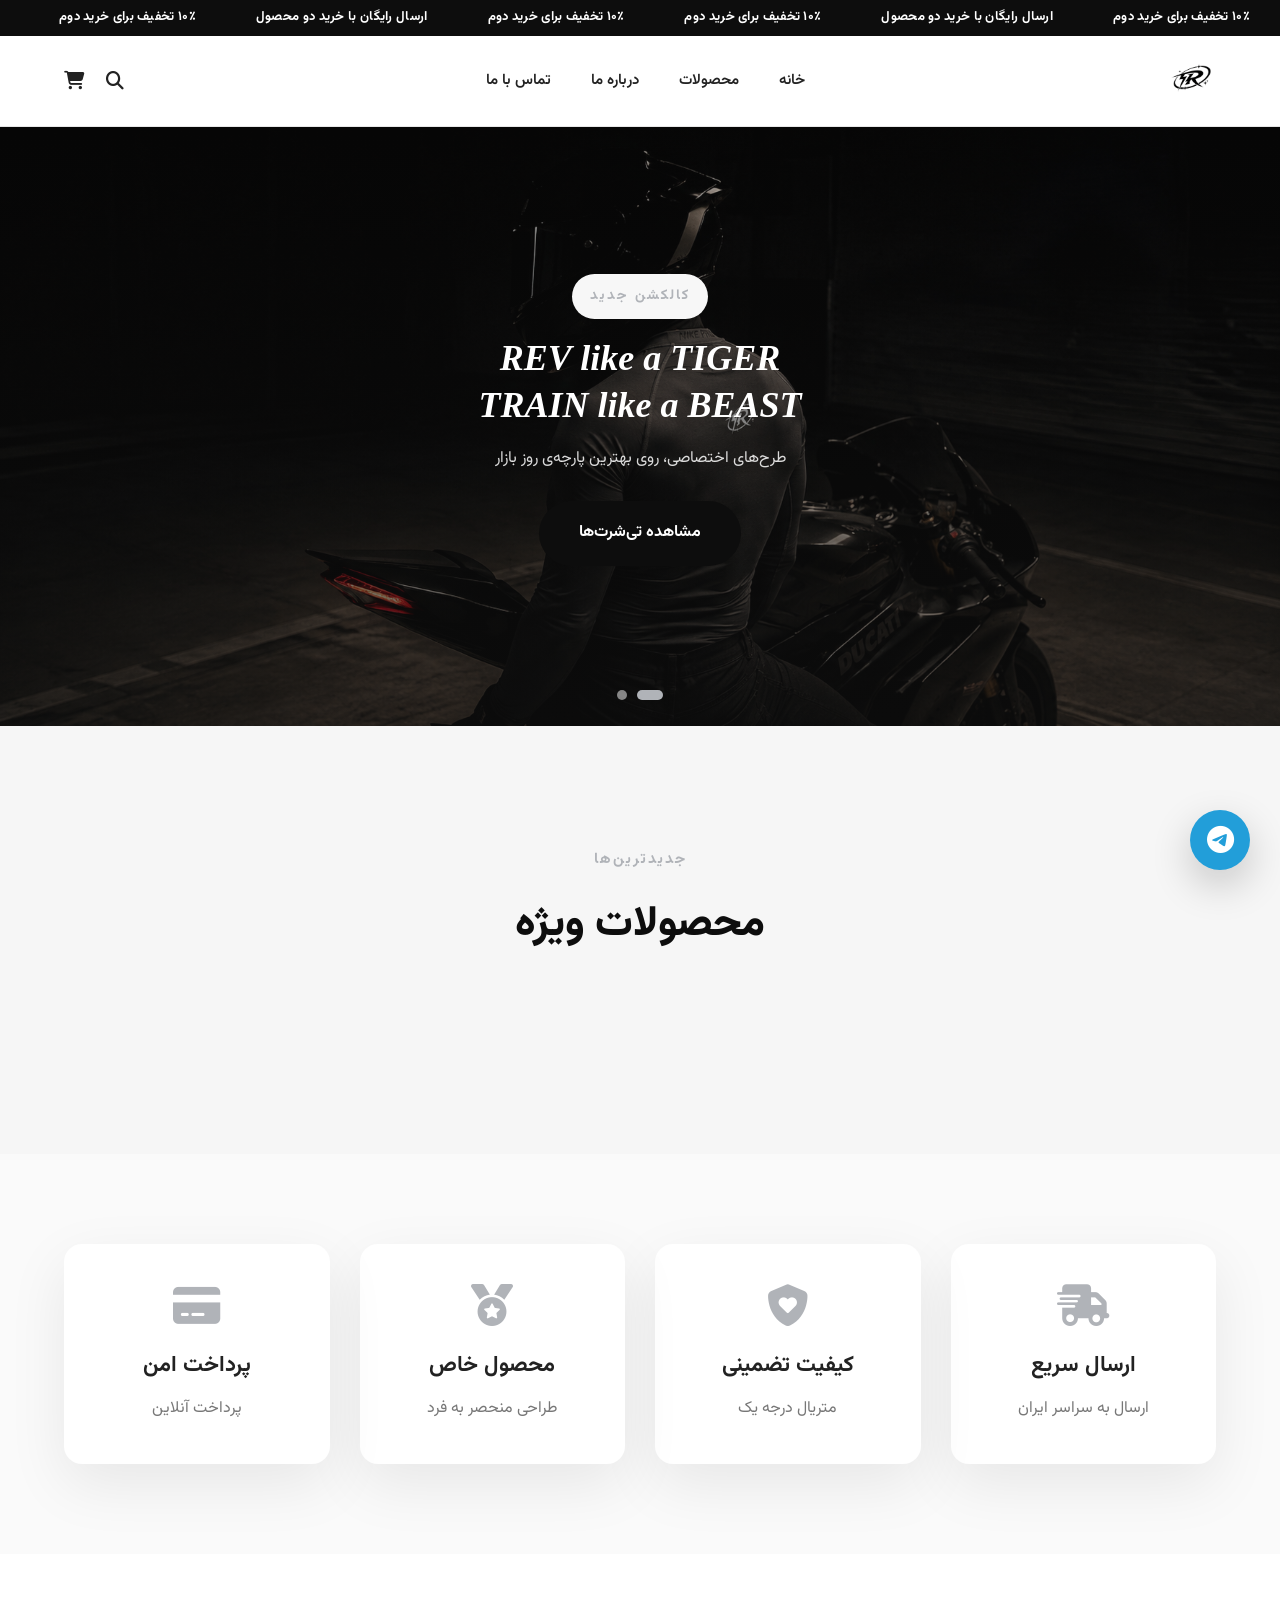
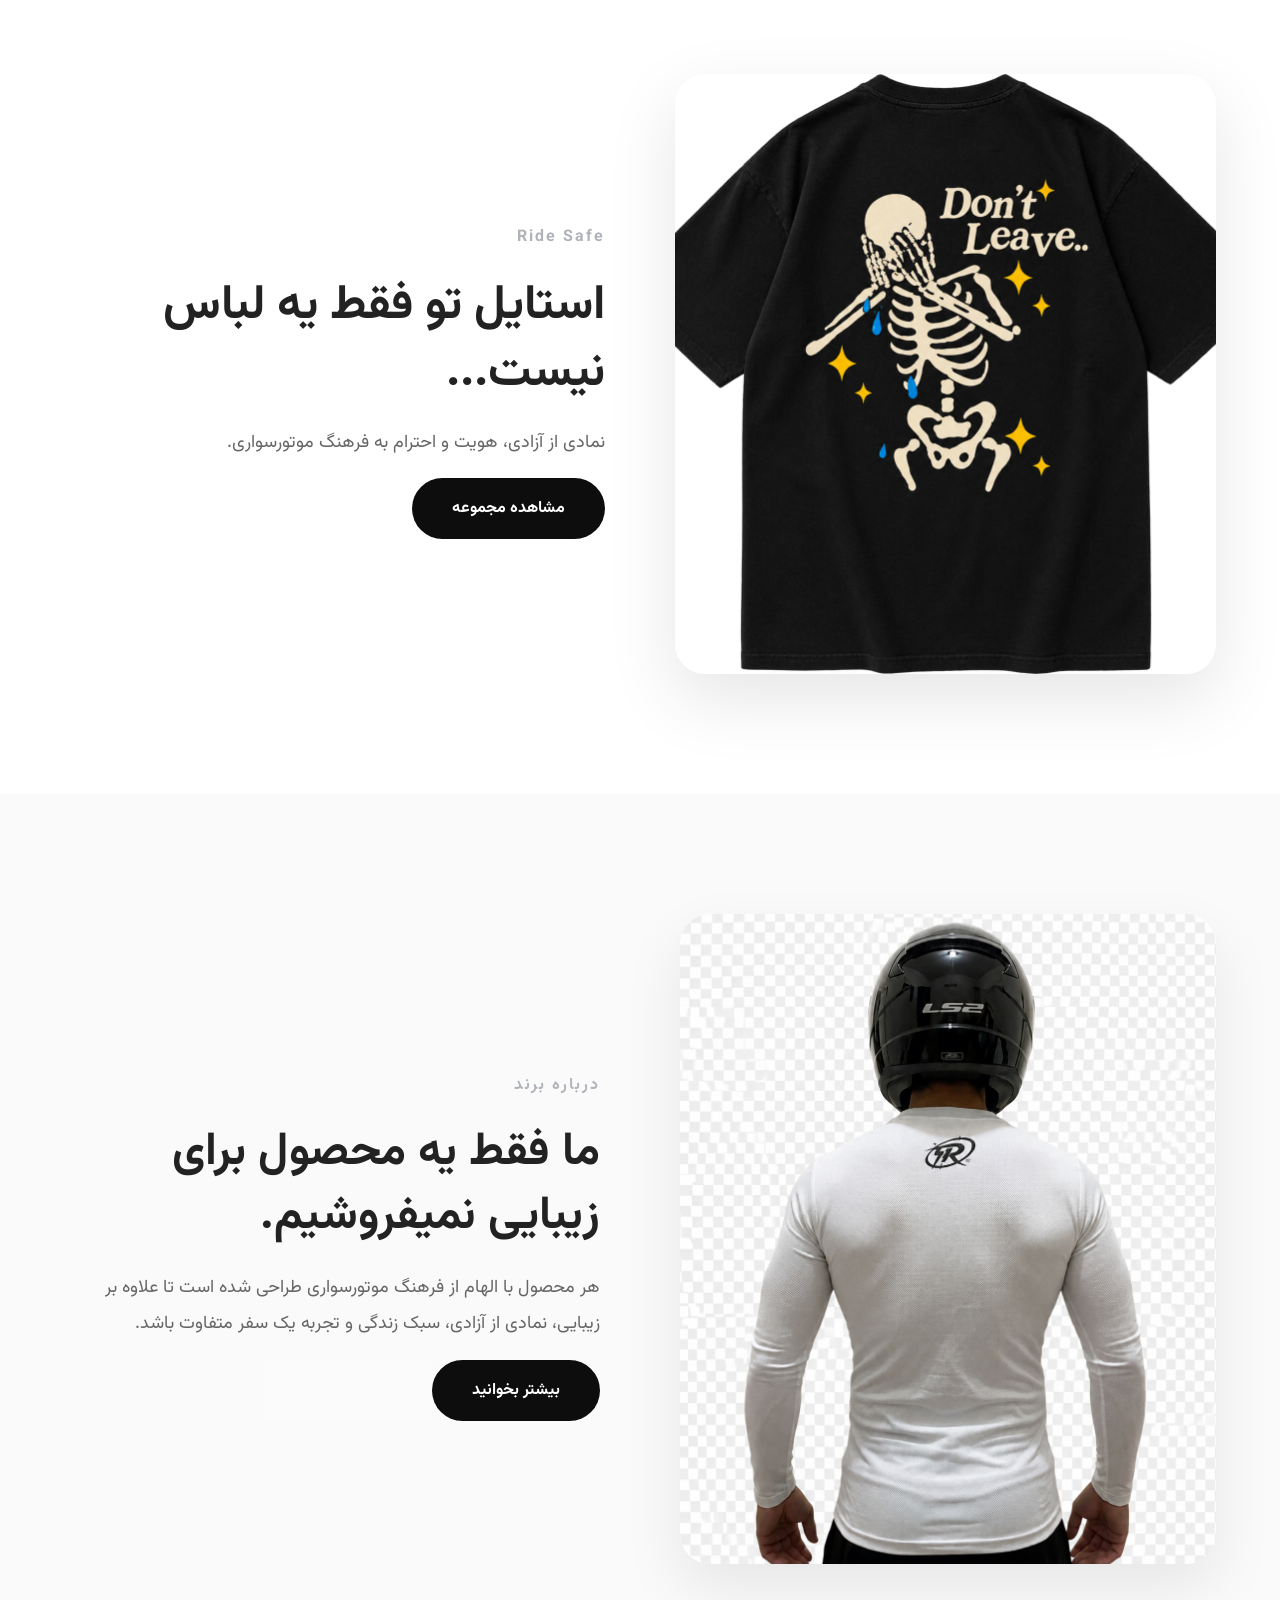
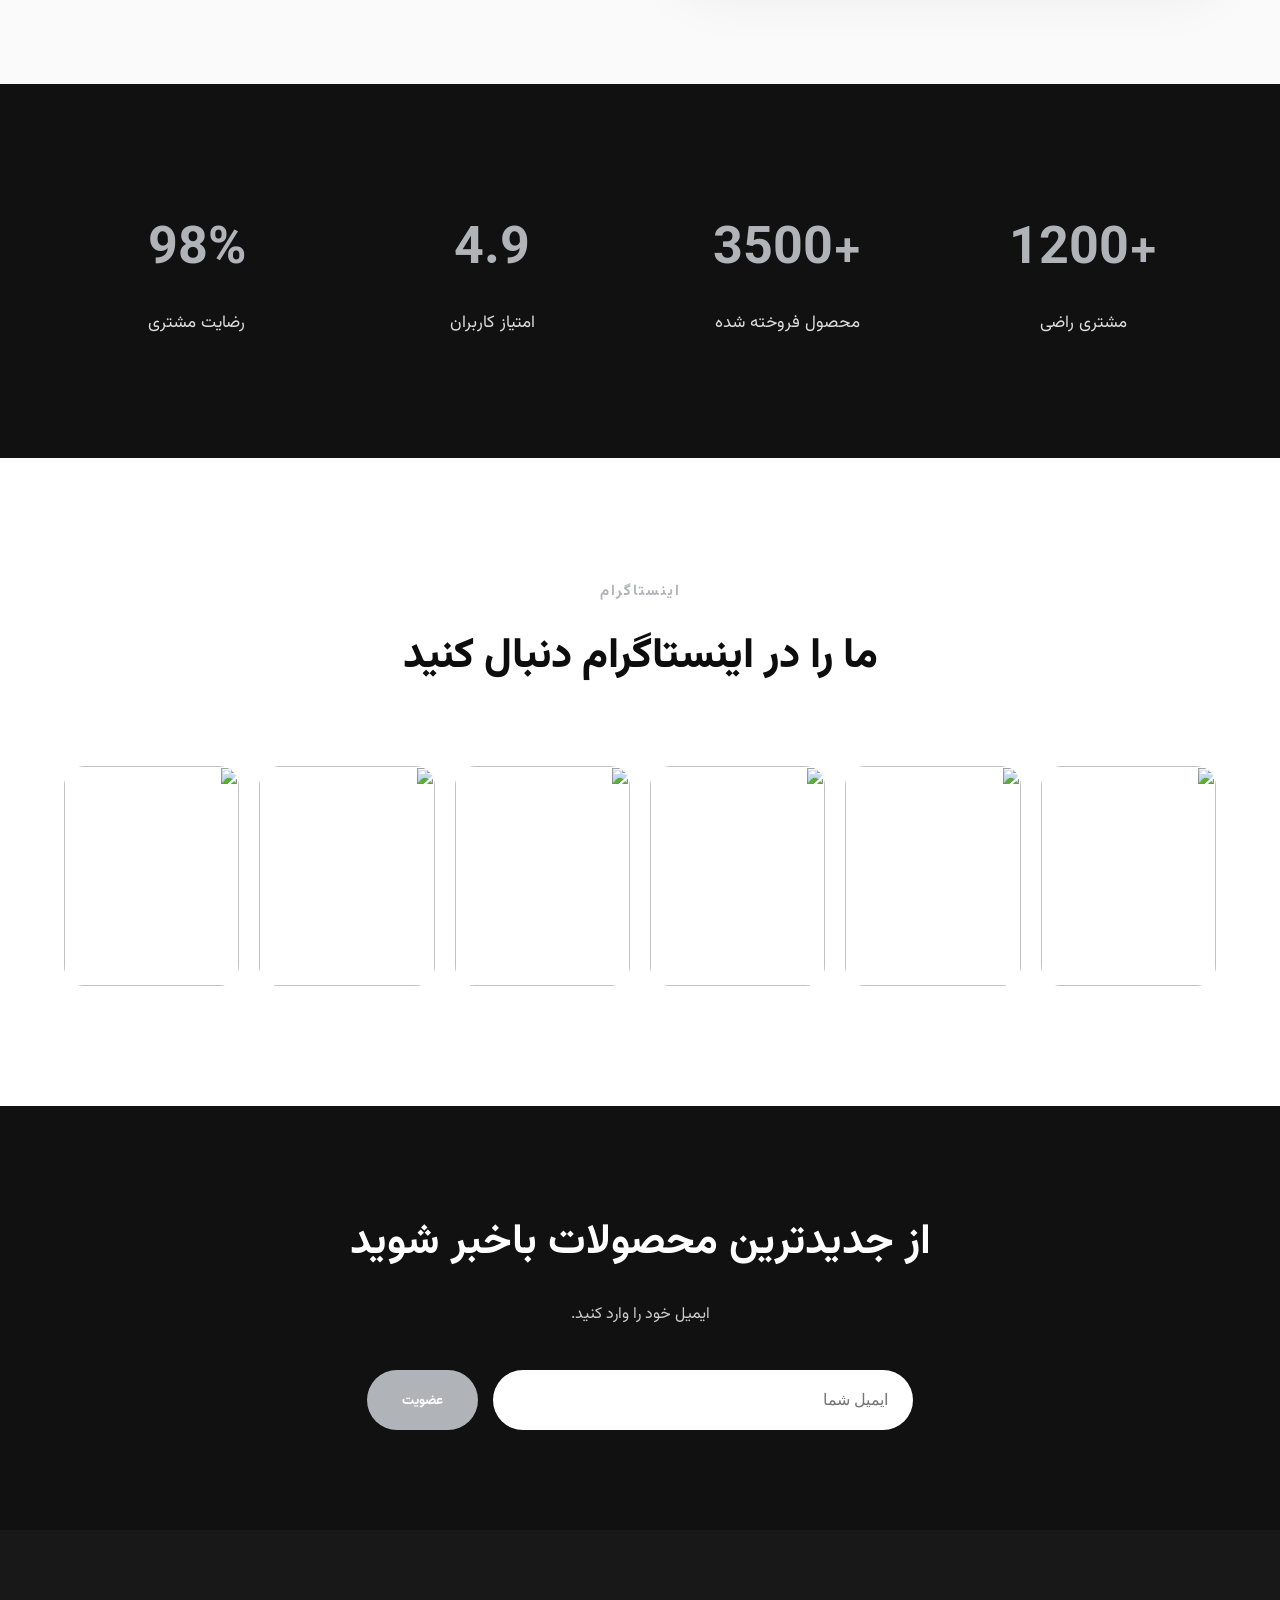
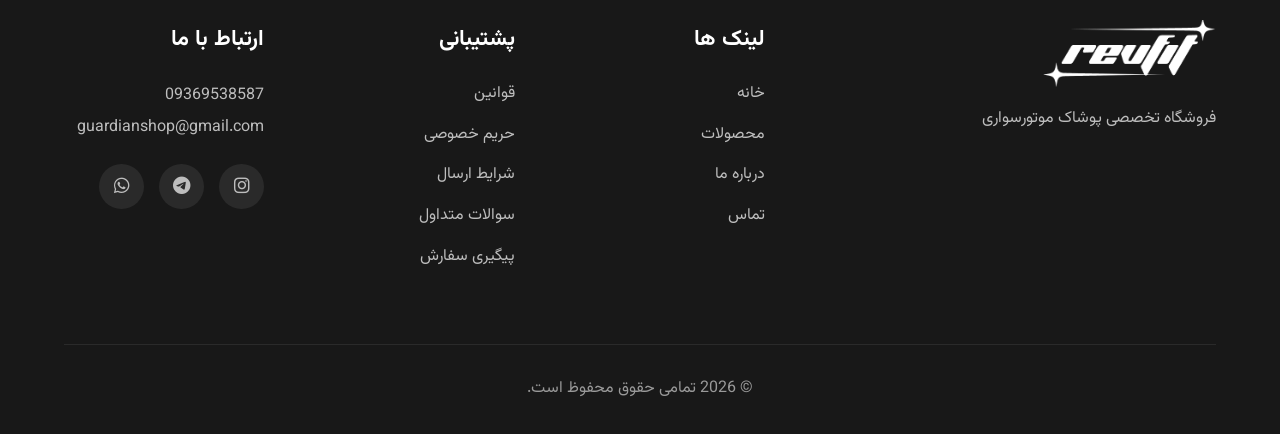
==== commit 56aa5b51: "fix mobile featured products gap" ====
--- a/html/index.html
+++ b/html/index.html
@@ -342,7 +342,7 @@
 
                 -->
 
-                <img src="../images//3.webp" alt="">
+                <img src="../images//ChatGPT Image Aug 23, 2026, 03_20_48 PM.png" alt="">
 
             </div>
 
@@ -403,7 +403,7 @@
 
             -->
 
-            <img src="../images//2.webp" alt="">
+            <img src="../images//ChatGPT Image Aug 23, 2026, 03_34_00 PM.png" alt="">
 
         </div>
 
--- a/css/style.css
+++ b/css/style.css
@@ -2816,6 +2816,14 @@
 
 margin:0 auto;
 
+background:transparent;
+
+border:none;
+
+border-radius:0;
+
+box-shadow:none;
+
 }
 
 .mobile-slider-dots{
@@ -3046,6 +3054,8 @@
         هماهنگ با استایل صفحه‌ی محصولات
 ==================================================*/
 
+@media (min-width:769px){
+
 #featuredProductsGrid .product-card{
 
 display:flex;
@@ -3059,6 +3069,8 @@
 border-radius:0;
 
 box-shadow:none;
+
+}
 
 }
 
